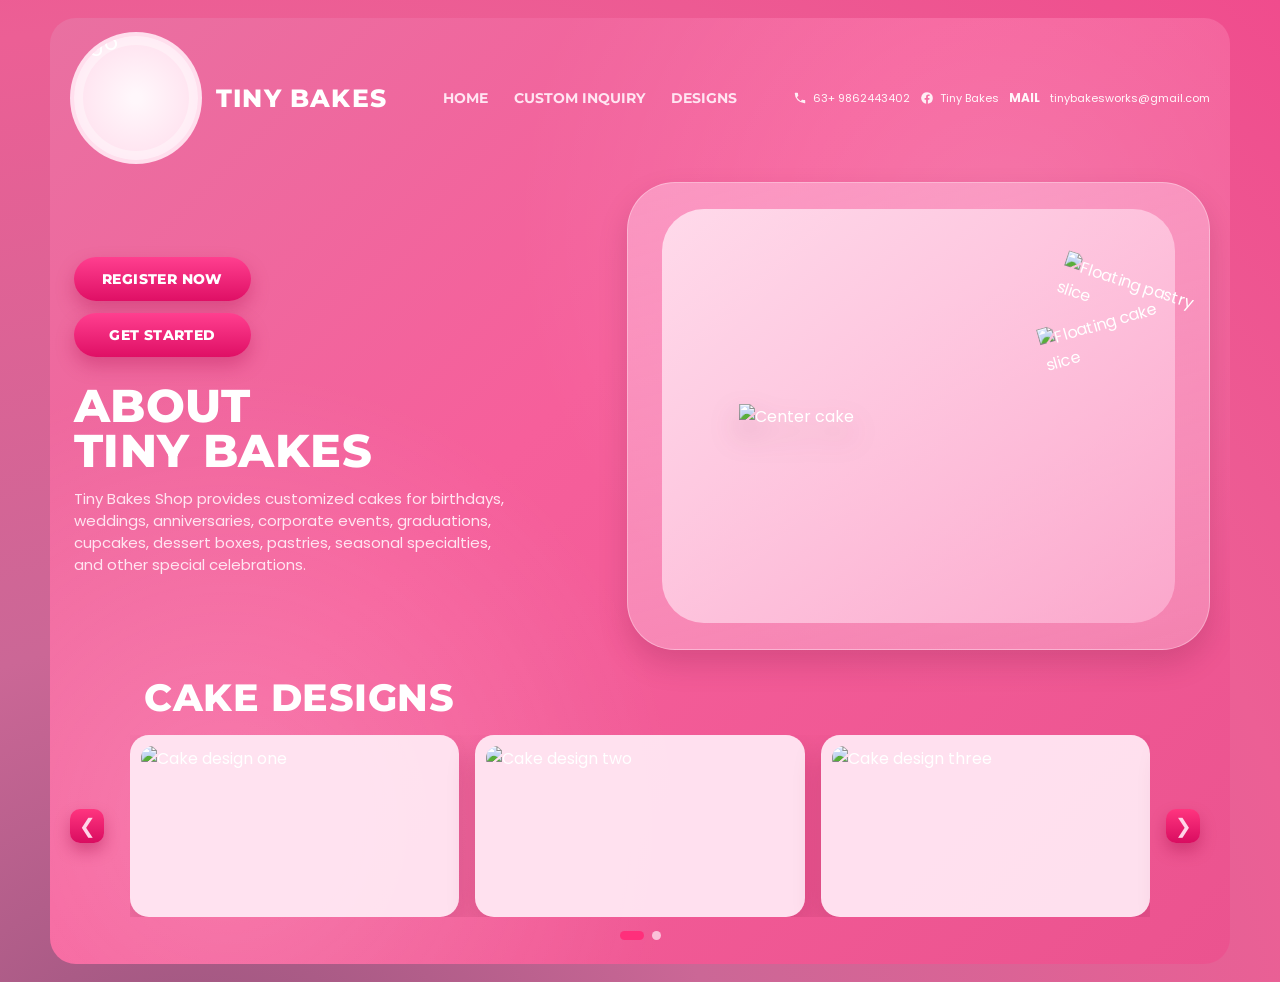
==== index.html @ ae072017 "Add files via upload" ====
<!doctype html>
<html lang="en">
  <head>
    <meta charset="UTF-8" />
    <meta name="viewport" content="width=device-width, initial-scale=1.0" />
    <title>Tiny Bakes UI</title>
    <link rel="preconnect" href="https://fonts.googleapis.com" />
    <link rel="preconnect" href="https://fonts.gstatic.com" crossorigin />
    <link
      href="https://fonts.googleapis.com/css2?family=Montserrat:wght@400;500;600;700;800&family=Poppins:wght@400;500;600;700&display=swap"
      rel="stylesheet"
    />
    <link rel="stylesheet" href="style.css" />
  </head>
  <body>
    <main class="page">
      <header class="topbar">
        <div class="brand-wrap">
          <div class="logo-circle">
            <img src="assets/logo-clean.png" alt="Tiny Bakes logo" />
          </div>
          <div class="brand-text-wrap">
            <div class="brand-text">TINY BAKES</div>
          </div>
        </div>

        <nav class="menu">
          <a href="#">HOME</a>
          <a href="#">CUSTOM INQUIRY</a>
          <a href="#">DESIGNS</a>
        </nav>

        <div class="contact-mini">
          <span class="contact-item">
            <svg class="contact-icon" viewBox="0 0 24 24" aria-hidden="true">
              <path
                d="M6.62 10.79a15.54 15.54 0 0 0 6.59 6.59l2.2-2.2a1 1 0 0 1 1-.24 11.3 11.3 0 0 0 3.55.57 1 1 0 0 1 1 1V20a1 1 0 0 1-1 1A17 17 0 0 1 3 4a1 1 0 0 1 1-1h3.49a1 1 0 0 1 1 1 11.3 11.3 0 0 0 .57 3.55 1 1 0 0 1-.24 1z"
              />
            </svg>
            63+ 9862443402
          </span>
          <span class="contact-item">
            <svg class="contact-icon" viewBox="0 0 24 24" aria-hidden="true">
              <path
                d="M22 12a10 10 0 1 0-11.56 9.88v-6.99H7.9V12h2.54V9.8c0-2.5 1.49-3.88 3.77-3.88 1.09 0 2.23.2 2.23.2v2.46h-1.26c-1.24 0-1.63.77-1.63 1.56V12h2.78l-.44 2.89h-2.34v6.99A10 10 0 0 0 22 12z"
              />
            </svg>
            Tiny Bakes
          </span>
          <span class="contact-item">
            <b>MAIL</b> tinybakesworks@gmail.com
          </span>
        </div>
      </header>

      <section class="hero">
        <aside class="left-panel">
          <div class="cta-buttons">
            <button class="pill-btn">REGISTER NOW</button>
            <button class="pill-btn">GET STARTED</button>
          </div>

          <h1>ABOUT<br />TINY BAKES</h1>
          <p>
            Tiny Bakes Shop provides customized cakes for birthdays, weddings,
            anniversaries, corporate events, graduations, cupcakes, dessert
            boxes, pastries, seasonal specialties, and other special
            celebrations.
          </p>
        </aside>

        <div class="cake-stage">
          <div class="stage-inner">
            <img
              src="assets/main-cake.png"
              alt="Center cake"
            />
          </div>
        </div>

        <img
          class="floating-cake floating-cake-top"
          src="assets/cake1.png"
          alt="Floating cake slice"
        />
        <img
          class="floating-cake floating-cake-bottom"
          src="assets/cake4.png"
          alt="Floating pastry slice"
        />
      </section>

      <section class="designs">
        <h2>CAKE DESIGNS</h2>
        <div class="design-row">
          <button class="arrow-btn js-prev" aria-label="Previous">&#10094;</button>

          <div class="design-viewport">
            <div class="design-track">
              <article class="card">
                <img
                  src="assets/cake1.png"
                  alt="Cake design one"
                />
              </article>
              <article class="card">
                <img
                  src="assets/cake2.png"
                  alt="Cake design two"
                />
              </article>
              <article class="card">
                <img
                  src="assets/cake3.png"
                  alt="Cake design three"
                />
              </article>
              <article class="card">
                <img
                  src="assets/cake4.png"
                  alt="Cake design four"
                />
              </article>
            </div>
          </div>

          <button class="arrow-btn js-next" aria-label="Next">&#10095;</button>
        </div>

        <div class="dots" aria-hidden="true">
          <span class="dot active"></span>
          <span class="dot"></span>
        </div>
      </section>
    </main>
    <script src="script.js"></script>
  </body>
</html>
---- style.css ----
:root {
  --pink-1: #f45c95;
  --pink-2: #ef4b8f;
  --pink-3: #ff8fbc;
  --white: #ffffff;
  --text-soft: #ffe5f2;
  --shadow: 0 14px 28px rgba(123, 23, 66, 0.22);
}

* {
  box-sizing: border-box;
  margin: 0;
  padding: 0;
}

body {
  min-height: 100vh;
  font-family: "Poppins", sans-serif;
  color: var(--white);
  background: radial-gradient(circle at 15% 120%, #91527a 0%, #cb6796 34%, #ec5f95 72%, #f04c8d 100%);
}

.page {
  position: relative;
  width: min(1280px, 96vw);
  min-height: 94vh;
  margin: 18px auto;
  padding: 16px 28px 28px;
  border-radius: 26px;
  background: linear-gradient(135deg, #e970a1 0%, #f65f9b 42%, #eb538f 100%);
  overflow: hidden;
}

.page::before {
  content: "";
  position: absolute;
  inset: 0;
  background: radial-gradient(circle at 15% 85%, rgba(255, 255, 255, 0.18), transparent 35%),
    radial-gradient(circle at 80% 22%, rgba(255, 255, 255, 0.15), transparent 40%);
  pointer-events: none;
}

.page::after {
  content: "";
  position: absolute;
  inset: 0;
  background-image: url("assets/cake1.png"), url("assets/cake2.png"), url("assets/cake3.png"), url("assets/cake4.png"),
    url("assets/cake2.png"), url("assets/cake3.png"), url("assets/cake1.png"), url("assets/cake4.png"),
    url("assets/cake2.png"), url("assets/cake3.png");
  background-repeat: no-repeat;
  background-size: 240px, 260px, 230px, 248px, 188px, 178px, 168px, 162px, 154px, 146px;
  background-position: 8% 28%, 92% 34%, 14% 86%, 86% 84%, 52% 16%, 49% 92%, 26% 12%, 74% 12%, 24% 58%, 77% 60%;
  opacity: 0.18;
  filter: saturate(0.9);
  pointer-events: none;
  z-index: 0;
  animation: bgDrift 18s ease-in-out infinite alternate;
}

.topbar {
  position: relative;
  z-index: 3;
  display: grid;
  grid-template-columns: auto 1fr auto;
  align-items: center;
  gap: 20px;
  animation: fadeDown 0.8s ease-out;
}

.brand-wrap {
  display: flex;
  align-items: center;
  gap: 14px;
}

.logo-circle {
  width: 155px;
  height: 155px;
  border-radius: 999px;
  border: 4px solid rgba(255, 223, 238, 0.85);
  display: grid;
  place-items: center;
  background: radial-gradient(circle, #fff7fb 6%, #ffd9ea 100%);
  box-shadow: inset 0 0 0 9px rgba(255, 255, 255, 0.36);
  flex-shrink: 0;
  overflow: hidden;
}

.logo-circle img {
  width: 108%;
  height: 108%;
  object-fit: cover;
  border-radius: 50%;
  transform: translateY(-38px);
}

.brand-text-wrap {
  display: flex;
  flex-direction: column;
  gap: 2px;
}

.brand-text {
  font-family: "Montserrat", sans-serif;
  font-size: 28px;
  font-weight: 800;
  letter-spacing: 1.2px;
}

.menu {
  display: flex;
  justify-content: center;
  gap: 26px;
  font-family: "Montserrat", sans-serif;
  font-size: 14px;
  font-weight: 700;
  margin-left: 0;
}

.menu a {
  position: relative;
  color: var(--text-soft);
  text-decoration: none;
  transition: color 0.25s ease;
}

.menu a::after {
  content: "";
  position: absolute;
  left: 0;
  bottom: -4px;
  width: 100%;
  height: 2px;
  background: rgba(255, 244, 250, 0.9);
  transform: scaleX(0);
  transform-origin: left;
  transition: transform 0.25s ease;
}

.menu a:hover {
  color: #ffffff;
}

.menu a:hover::after {
  transform: scaleX(1);
}

.contact-mini {
  display: flex;
  gap: 14px;
  justify-self: end;
  font-size: 12px;
  color: #fff6fa;
  white-space: nowrap;
}

.contact-item {
  display: inline-flex;
  align-items: center;
  gap: 6px;
}

.contact-icon {
  width: 14px;
  height: 14px;
  fill: #fff6fa;
  opacity: 0.95;
}

.contact-mini b {
  font-size: 12px;
  margin-right: 4px;
}

.hero {
  position: relative;
  z-index: 2;
  margin-top: 18px;
  display: grid;
  grid-template-columns: 0.95fr 1.05fr;
  gap: 30px;
  align-items: center;
  animation: fadeUp 0.9s ease-out;
}

.left-panel {
  max-width: 430px;
  margin-left: 4px;
}

.cta-buttons {
  display: flex;
  flex-direction: column;
  gap: 12px;
  width: fit-content;
  margin-bottom: 26px;
}

.pill-btn {
  border: 0;
  border-radius: 999px;
  padding: 13px 28px;
  color: var(--white);
  font-family: "Montserrat", sans-serif;
  font-weight: 800;
  font-size: 14px;
  letter-spacing: 0.4px;
  background: linear-gradient(180deg, #ff3f8f 0%, #df0f65 100%);
  box-shadow: 0 9px 18px rgba(178, 21, 84, 0.35);
  animation: softPulse 2.8s ease-in-out infinite;
}

.left-panel h1 {
  font-family: "Montserrat", sans-serif;
  font-size: clamp(40px, 4vw, 56px);
  line-height: 0.98;
  font-weight: 800;
  letter-spacing: 0.4px;
}

.left-panel p {
  margin-top: 15px;
  max-width: 430px;
  color: #ffe5f1;
  font-size: 15px;
  line-height: 1.45;
}

.cake-stage {
  width: min(650px, 100%);
  aspect-ratio: 1.07 / 0.86;
  border-radius: 60px;
  padding: 26px 34px;
  margin: 0 auto;
  background: linear-gradient(165deg, rgba(255, 184, 217, 0.58), rgba(255, 214, 233, 0.34));
  border: 1px solid rgba(255, 255, 255, 0.32);
  box-shadow: var(--shadow);
}

.stage-inner {
  width: 100%;
  height: 100%;
  border-radius: 42px;
  background: linear-gradient(135deg, rgba(255, 222, 237, 0.94), rgba(255, 188, 219, 0.62));
  display: grid;
  place-items: center;
  overflow: hidden;
}

.stage-inner img {
  width: 70%;
  max-width: 430px;
  height: auto;
  object-fit: contain;
  filter: drop-shadow(0 14px 14px rgba(110, 29, 65, 0.25));
  animation: heroFloat 3.8s ease-in-out infinite;
}

.floating-cake {
  position: absolute;
  z-index: 3;
  width: 145px;
  height: 145px;
  border-radius: 0;
  object-fit: contain;
  box-shadow: none;
}

.floating-cake-top {
  top: 125px;
  right: 12px;
  transform: rotate(-16deg);
  animation: floatTiltTop 4.2s ease-in-out infinite;
}

.floating-cake-bottom {
  right: 22px;
  bottom: 236px;
  transform: rotate(18deg);
  animation: floatTiltBottom 4.7s ease-in-out infinite;
}

.designs {
  position: relative;
  z-index: 3;
  margin-top: 24px;
}

.designs h2 {
  margin-left: 92px;
  font-family: "Montserrat", sans-serif;
  font-size: 44px;
  letter-spacing: 0.5px;
  font-weight: 800;
}

.design-row {
  margin-top: 14px;
  display: grid;
  grid-template-columns: 44px 1fr 44px;
  align-items: center;
  gap: 16px;
}

.design-viewport {
  overflow: hidden;
}

.design-track {
  display: flex;
  gap: 16px;
  transition: transform 0.4s ease;
  will-change: transform;
}

.arrow-btn {
  width: 34px;
  height: 34px;
  border: 0;
  border-radius: 10px;
  color: #ffd5e8;
  background: linear-gradient(180deg, #ff357f, #d90c60);
  font-size: 20px;
  cursor: pointer;
  box-shadow: 0 8px 15px rgba(170, 14, 74, 0.4);
  transition: transform 0.25s ease, box-shadow 0.25s ease;
}

.arrow-btn:hover {
  transform: translateY(-2px) scale(1.05);
  box-shadow: 0 12px 20px rgba(170, 14, 74, 0.45);
}

.card {
  flex: 0 0 calc((100% - 32px) / 3);
  border-radius: 19px;
  padding: 11px;
  background: rgba(255, 232, 244, 0.95);
  box-shadow: var(--shadow);
  min-height: 182px;
  transition: transform 0.35s ease, box-shadow 0.35s ease;
}

.card:hover {
  transform: translateY(-6px) scale(1.015);
  box-shadow: 0 18px 28px rgba(123, 23, 66, 0.28);
}

.card img {
  width: 100%;
  height: 150px;
  border-radius: 12px;
  object-fit: contain;
}

@media (max-width: 1366px) {
  .page {
    width: min(1180px, 96vw);
    min-height: auto;
    padding: 14px 20px 24px;
  }

  .logo-circle {
    width: 132px;
    height: 132px;
    font-size: 22px;
  }

  .brand-text {
    font-size: 25px;
  }

  .contact-mini {
    font-size: 11px;
    gap: 10px;
  }

  .left-panel h1 {
    font-size: clamp(36px, 3.6vw, 50px);
  }

  .cake-stage {
    width: min(600px, 100%);
    border-radius: 48px;
  }

  .designs h2 {
    font-size: 38px;
    margin-left: 74px;
  }

  .page::after {
    background-size: 188px, 202px, 176px, 190px, 142px, 136px, 128px, 124px, 116px, 110px;
    background-position: 6% 30%, 94% 36%, 10% 88%, 88% 86%, 52% 17%, 48% 93%, 22% 13%, 78% 13%, 21% 58%, 80% 60%;
  }
}

.dots {
  margin-top: 14px;
  display: flex;
  gap: 8px;
  justify-content: center;
}

.dot {
  width: 9px;
  height: 9px;
  border-radius: 999px;
  background: rgba(255, 237, 247, 0.7);
}

.dot.active {
  width: 24px;
  border-radius: 999px;
  background: #ff2f7b;
  animation: dotPulse 1.4s ease-in-out infinite;
}

@keyframes fadeDown {
  from {
    opacity: 0;
    transform: translateY(-14px);
  }
  to {
    opacity: 1;
    transform: translateY(0);
  }
}

@keyframes fadeUp {
  from {
    opacity: 0;
    transform: translateY(18px);
  }
  to {
    opacity: 1;
    transform: translateY(0);
  }
}

@keyframes heroFloat {
  0%,
  100% {
    transform: translateY(0);
  }
  50% {
    transform: translateY(-8px);
  }
}

@keyframes floatTiltTop {
  0%,
  100% {
    transform: rotate(-16deg) translateY(0);
  }
  50% {
    transform: rotate(-12deg) translateY(-8px);
  }
}

@keyframes floatTiltBottom {
  0%,
  100% {
    transform: rotate(18deg) translateY(0);
  }
  50% {
    transform: rotate(22deg) translateY(-7px);
  }
}

@keyframes softPulse {
  0%,
  100% {
    box-shadow: 0 9px 18px rgba(178, 21, 84, 0.35);
  }
  50% {
    box-shadow: 0 12px 22px rgba(178, 21, 84, 0.5);
  }
}

@keyframes dotPulse {
  0%,
  100% {
    transform: scaleX(1);
  }
  50% {
    transform: scaleX(1.08);
  }
}

@keyframes bgDrift {
  0% {
    transform: translateY(0) scale(1);
  }
  50% {
    transform: translateY(-10px) scale(1.01);
  }
  100% {
    transform: translateY(8px) scale(1);
  }
}

@media (max-width: 1100px) {
  .page::after {
    opacity: 0.12;
    background-size: 146px, 158px, 138px, 150px, 108px, 102px, 86px, 82px, 76px, 72px;
    background-position: 4% 24%, 96% 32%, 5% 92%, 95% 88%, 52% 14%, 50% 95%, 20% 10%, 82% 11%, 20% 58%, 83% 60%;
  }

  .topbar {
    grid-template-columns: 1fr;
    justify-items: center;
    text-align: center;
    gap: 14px;
  }

  .hero {
    grid-template-columns: 1fr;
    gap: 22px;
  }

  .left-panel {
    max-width: 100%;
    text-align: center;
    margin-left: 0;
  }

  .cta-buttons {
    margin-inline: auto;
  }

  .left-panel p {
    margin-inline: auto;
    max-width: 650px;
    font-size: 22px;
  }

  .floating-cake {
    display: none;
  }

  .designs h2 {
    margin-left: 0;
    text-align: center;
  }

  .card {
    flex-basis: calc((100% - 16px) / 2);
  }
}

@media (max-width: 760px) {
  .design-row {
    grid-template-columns: 1fr;
  }

  .arrow-btn {
    display: none;
  }

  .card {
    flex-basis: 100%;
  }

  .contact-mini {
    flex-direction: column;
    align-items: center;
    gap: 4px;
    white-space: normal;
  }

  .menu {
    flex-wrap: wrap;
    gap: 12px 20px;
  }
}
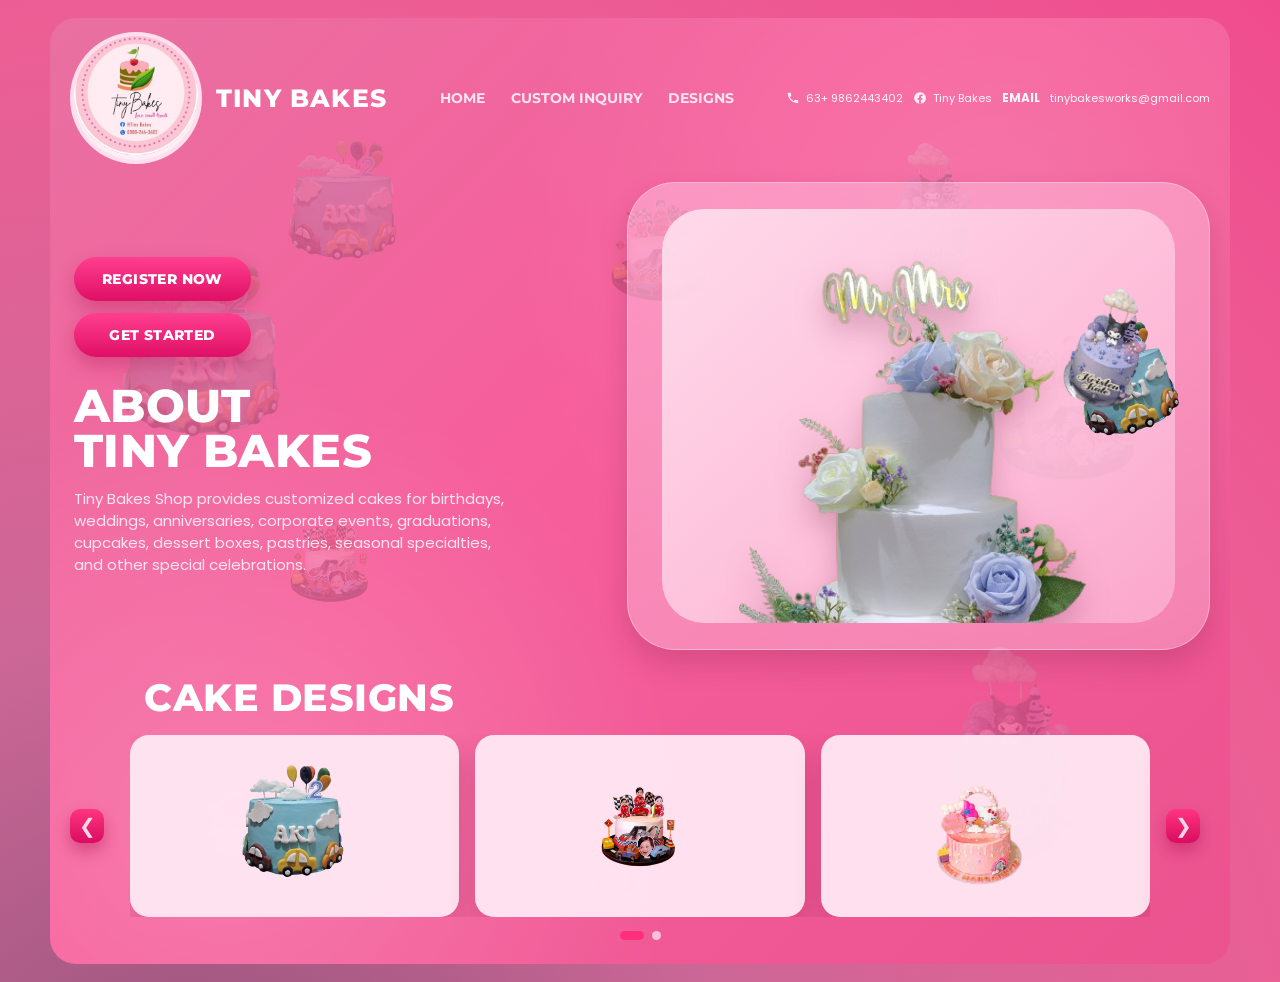
==== commit f038e263: "index.html" ====
--- a/index.html
+++ b/index.html
@@ -48,7 +48,7 @@
             Tiny Bakes
           </span>
           <span class="contact-item">
-            <b>MAIL</b> tinybakesworks@gmail.com
+            <b>EMAIL</b> tinybakesworks@gmail.com
           </span>
         </div>
       </header>
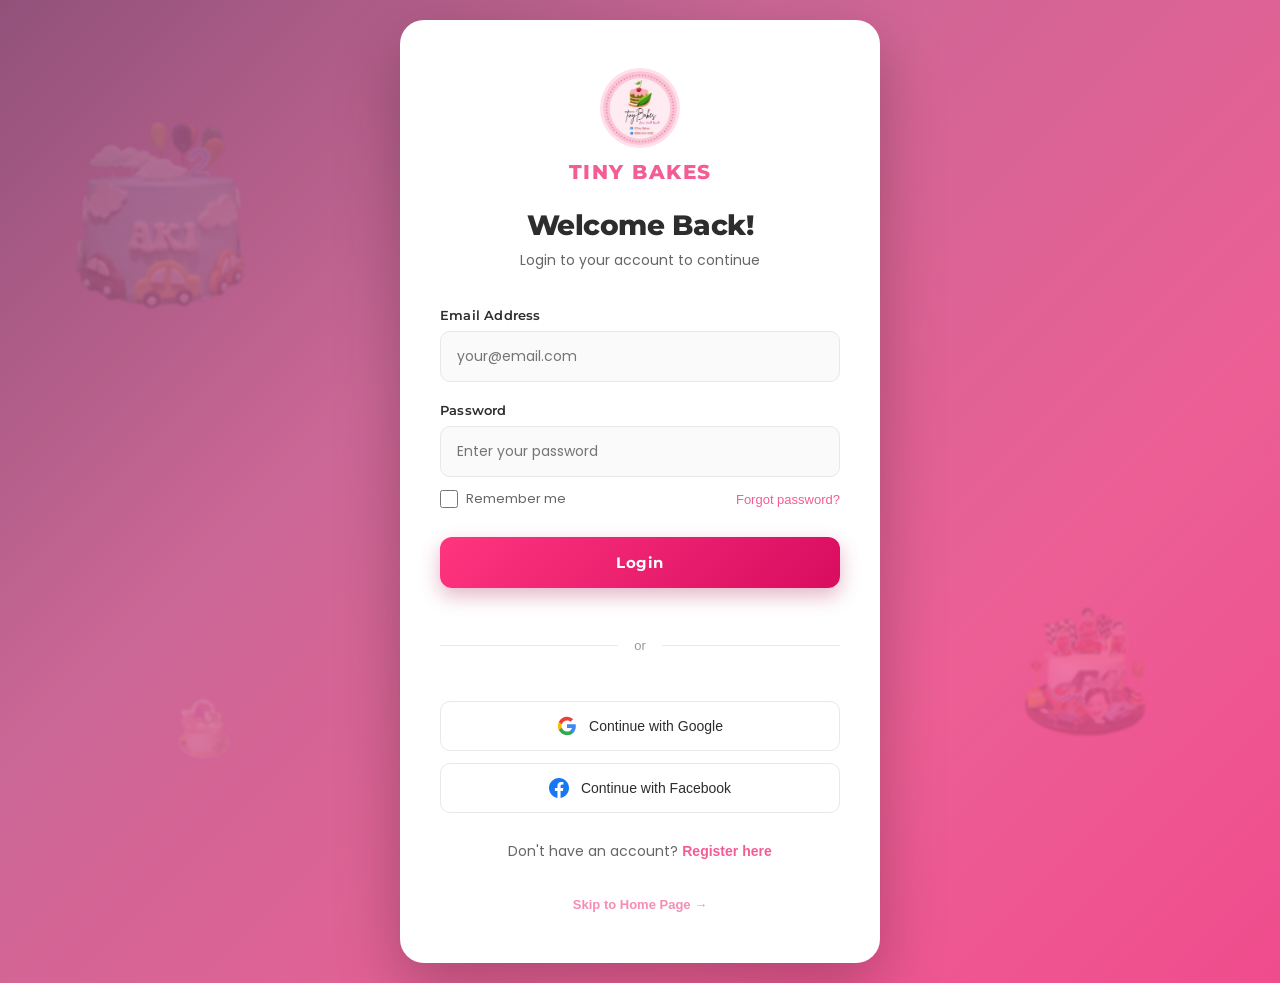
==== commit 6b5d435b: "Add files via upload" ====
--- a/index.html
+++ b/index.html
@@ -1,138 +1,107 @@
-<!doctype html>
-<html lang="en">
-  <head>
-    <meta charset="UTF-8" />
-    <meta name="viewport" content="width=device-width, initial-scale=1.0" />
-    <title>Tiny Bakes UI</title>
-    <link rel="preconnect" href="https://fonts.googleapis.com" />
-    <link rel="preconnect" href="https://fonts.gstatic.com" crossorigin />
-    <link
-      href="https://fonts.googleapis.com/css2?family=Montserrat:wght@400;500;600;700;800&family=Poppins:wght@400;500;600;700&display=swap"
-      rel="stylesheet"
-    />
-    <link rel="stylesheet" href="style.css" />
-  </head>
-  <body>
-    <main class="page">
-      <header class="topbar">
-        <div class="brand-wrap">
-          <div class="logo-circle">
-            <img src="assets/logo-clean.png" alt="Tiny Bakes logo" />
-          </div>
-          <div class="brand-text-wrap">
-            <div class="brand-text">TINY BAKES</div>
-          </div>
-        </div>
-
-        <nav class="menu">
-          <a href="#">HOME</a>
-          <a href="#">CUSTOM INQUIRY</a>
-          <a href="#">DESIGNS</a>
-        </nav>
-
-        <div class="contact-mini">
-          <span class="contact-item">
-            <svg class="contact-icon" viewBox="0 0 24 24" aria-hidden="true">
-              <path
-                d="M6.62 10.79a15.54 15.54 0 0 0 6.59 6.59l2.2-2.2a1 1 0 0 1 1-.24 11.3 11.3 0 0 0 3.55.57 1 1 0 0 1 1 1V20a1 1 0 0 1-1 1A17 17 0 0 1 3 4a1 1 0 0 1 1-1h3.49a1 1 0 0 1 1 1 11.3 11.3 0 0 0 .57 3.55 1 1 0 0 1-.24 1z"
-              />
-            </svg>
-            63+ 9862443402
-          </span>
-          <span class="contact-item">
-            <svg class="contact-icon" viewBox="0 0 24 24" aria-hidden="true">
-              <path
-                d="M22 12a10 10 0 1 0-11.56 9.88v-6.99H7.9V12h2.54V9.8c0-2.5 1.49-3.88 3.77-3.88 1.09 0 2.23.2 2.23.2v2.46h-1.26c-1.24 0-1.63.77-1.63 1.56V12h2.78l-.44 2.89h-2.34v6.99A10 10 0 0 0 22 12z"
-              />
-            </svg>
-            Tiny Bakes
-          </span>
-          <span class="contact-item">
-            <b>EMAIL</b> tinybakesworks@gmail.com
-          </span>
-        </div>
-      </header>
-
-      <section class="hero">
-        <aside class="left-panel">
-          <div class="cta-buttons">
-            <button class="pill-btn">REGISTER NOW</button>
-            <button class="pill-btn">GET STARTED</button>
-          </div>
-
-          <h1>ABOUT<br />TINY BAKES</h1>
-          <p>
-            Tiny Bakes Shop provides customized cakes for birthdays, weddings,
-            anniversaries, corporate events, graduations, cupcakes, dessert
-            boxes, pastries, seasonal specialties, and other special
-            celebrations.
-          </p>
-        </aside>
-
-        <div class="cake-stage">
-          <div class="stage-inner">
-            <img
-              src="assets/main-cake.png"
-              alt="Center cake"
-            />
-          </div>
-        </div>
-
-        <img
-          class="floating-cake floating-cake-top"
-          src="assets/cake1.png"
-          alt="Floating cake slice"
-        />
-        <img
-          class="floating-cake floating-cake-bottom"
-          src="assets/cake4.png"
-          alt="Floating pastry slice"
-        />
-      </section>
-
-      <section class="designs">
-        <h2>CAKE DESIGNS</h2>
-        <div class="design-row">
-          <button class="arrow-btn js-prev" aria-label="Previous">&#10094;</button>
-
-          <div class="design-viewport">
-            <div class="design-track">
-              <article class="card">
-                <img
-                  src="assets/cake1.png"
-                  alt="Cake design one"
-                />
-              </article>
-              <article class="card">
-                <img
-                  src="assets/cake2.png"
-                  alt="Cake design two"
-                />
-              </article>
-              <article class="card">
-                <img
-                  src="assets/cake3.png"
-                  alt="Cake design three"
-                />
-              </article>
-              <article class="card">
-                <img
-                  src="assets/cake4.png"
-                  alt="Cake design four"
-                />
-              </article>
-            </div>
-          </div>
-
-          <button class="arrow-btn js-next" aria-label="Next">&#10095;</button>
-        </div>
-
-        <div class="dots" aria-hidden="true">
-          <span class="dot active"></span>
-          <span class="dot"></span>
-        </div>
-      </section>
-    </main>
-    <script src="script.js"></script>
-  </body>
-</html>
+<!doctype html>
+<html lang="en">
+  <head>
+    <meta charset="UTF-8" />
+    <meta name="viewport" content="width=device-width, initial-scale=1.0" />
+    <title>Login - Tiny Bakes</title>
+    <link rel="preconnect" href="https://fonts.googleapis.com" />
+    <link rel="preconnect" href="https://fonts.gstatic.com" crossorigin />
+    <link
+      href="https://fonts.googleapis.com/css2?family=Montserrat:wght@400;500;600;700;800&family=Poppins:wght@400;500;600;700&display=swap"
+      rel="stylesheet"
+    />
+    <link rel="stylesheet" href="auth.css" />
+  </head>
+  <body>
+    <div class="auth-container">
+      <div class="auth-card">
+        <div class="auth-header">
+          <div class="logo-section">
+            <div class="logo-circle-small">
+              <img src="assets/logo-clean.png" alt="Tiny Bakes logo" />
+            </div>
+            <h1>TINY BAKES</h1>
+          </div>
+          <h2>Welcome Back!</h2>
+          <p class="auth-subtitle">Login to your account to continue</p>
+        </div>
+
+        <form class="auth-form" id="loginForm">
+          <div class="form-group">
+            <label for="email">Email Address</label>
+            <input
+              type="email"
+              id="email"
+              placeholder="your@email.com"
+              required
+            />
+          </div>
+
+          <div class="form-group">
+            <label for="password">Password</label>
+            <input
+              type="password"
+              id="password"
+              placeholder="Enter your password"
+              required
+            />
+          </div>
+
+          <div class="form-options">
+            <label class="checkbox-label">
+              <input type="checkbox" id="remember" />
+              <span>Remember me</span>
+            </label>
+            <a href="#" class="forgot-link">Forgot password?</a>
+          </div>
+
+          <button type="submit" class="auth-btn">Login</button>
+
+          <div class="auth-divider">
+            <span>or</span>
+          </div>
+
+          <div class="social-login">
+            <button type="button" class="social-btn google-btn">
+              <svg width="20" height="20" viewBox="0 0 24 24">
+                <path fill="#4285F4" d="M22.56 12.25c0-.78-.07-1.53-.2-2.25H12v4.26h5.92c-.26 1.37-1.04 2.53-2.21 3.31v2.77h3.57c2.08-1.92 3.28-4.74 3.28-8.09z"/>
+                <path fill="#34A853" d="M12 23c2.97 0 5.46-.98 7.28-2.66l-3.57-2.77c-.98.66-2.23 1.06-3.71 1.06-2.86 0-5.29-1.93-6.16-4.53H2.18v2.84C3.99 20.53 7.7 23 12 23z"/>
+                <path fill="#FBBC05" d="M5.84 14.09c-.22-.66-.35-1.36-.35-2.09s.13-1.43.35-2.09V7.07H2.18C1.43 8.55 1 10.22 1 12s.43 3.45 1.18 4.93l2.85-2.22.81-.62z"/>
+                <path fill="#EA4335" d="M12 5.38c1.62 0 3.06.56 4.21 1.64l3.15-3.15C17.45 2.09 14.97 1 12 1 7.7 1 3.99 3.47 2.18 7.07l3.66 2.84c.87-2.6 3.3-4.53 6.16-4.53z"/>
+              </svg>
+              Continue with Google
+            </button>
+            <button type="button" class="social-btn facebook-btn">
+              <svg width="20" height="20" viewBox="0 0 24 24" fill="#1877F2">
+                <path d="M24 12.073c0-6.627-5.373-12-12-12s-12 5.373-12 12c0 5.99 4.388 10.954 10.125 11.854v-8.385H7.078v-3.47h3.047V9.43c0-3.007 1.792-4.669 4.533-4.669 1.312 0 2.686.235 2.686.235v2.953H15.83c-1.491 0-1.956.925-1.956 1.874v2.25h3.328l-.532 3.47h-2.796v8.385C19.612 23.027 24 18.062 24 12.073z"/>
+              </svg>
+              Continue with Facebook
+            </button>
+          </div>
+
+          <p class="auth-switch">
+            Don't have an account? <a href="register.html">Register here</a>
+          </p>
+          
+          <p class="auth-switch" style="margin-top: 12px;">
+            <a href="home.html" style="font-size: 13px; opacity: 0.7;">Skip to Home Page →</a>
+          </p>
+        </form>
+      </div>
+
+      <div class="auth-decoration">
+        <img src="assets/cake1.png" alt="Cake decoration" class="deco-cake deco-1" />
+        <img src="assets/cake2.png" alt="Cake decoration" class="deco-cake deco-2" />
+        <img src="assets/cake3.png" alt="Cake decoration" class="deco-cake deco-3" />
+      </div>
+    </div>
+
+    <script>
+      document.getElementById('loginForm').addEventListener('submit', (e) => {
+        e.preventDefault();
+        alert('Login successful! Redirecting to home page...');
+        window.location.href = 'home.html';
+      });
+    </script>
+  </body>
+</html>
--- a/auth.css
+++ b/auth.css
@@ -0,0 +1,373 @@
+:root {
+  --pink-1: #f45c95;
+  --pink-2: #ef4b8f;
+  --pink-3: #ff8fbc;
+  --white: #ffffff;
+}
+
+* {
+  box-sizing: border-box;
+  margin: 0;
+  padding: 0;
+}
+
+html {
+  scroll-behavior: smooth;
+}
+
+body {
+  min-height: 100vh;
+  font-family: "Poppins", sans-serif;
+  background: linear-gradient(135deg, #91527a 0%, #cb6796 34%, #ec5f95 72%, #f04c8d 100%);
+  display: flex;
+  align-items: center;
+  justify-content: center;
+  padding: 20px;
+  -webkit-font-smoothing: antialiased;
+  -moz-osx-font-smoothing: grayscale;
+  position: relative;
+  overflow: hidden;
+}
+
+.auth-container {
+  position: relative;
+  width: 100%;
+  max-width: 480px;
+  z-index: 10;
+}
+
+.auth-card {
+  background: white;
+  border-radius: 24px;
+  padding: 48px 40px;
+  box-shadow: 0 24px 64px rgba(0, 0, 0, 0.25);
+  animation: slideUp 0.6s ease-out;
+}
+
+@keyframes slideUp {
+  from {
+    opacity: 0;
+    transform: translateY(30px);
+  }
+  to {
+    opacity: 1;
+    transform: translateY(0);
+  }
+}
+
+.auth-header {
+  text-align: center;
+  margin-bottom: 36px;
+}
+
+.logo-section {
+  display: flex;
+  flex-direction: column;
+  align-items: center;
+  gap: 12px;
+  margin-bottom: 24px;
+}
+
+.logo-circle-small {
+  width: 80px;
+  height: 80px;
+  border-radius: 50%;
+  border: 3px solid rgba(255, 223, 238, 0.85);
+  display: grid;
+  place-items: center;
+  background: radial-gradient(circle, #fff7fb 6%, #ffd9ea 100%);
+  box-shadow: inset 0 0 0 6px rgba(255, 255, 255, 0.36);
+  overflow: hidden;
+}
+
+.logo-circle-small img {
+  width: 110%;
+  height: 110%;
+  object-fit: cover;
+  transform: translateY(-20px);
+}
+
+.logo-section h1 {
+  font-family: "Montserrat", sans-serif;
+  font-size: 20px;
+  font-weight: 800;
+  letter-spacing: 1.5px;
+  color: var(--pink-1);
+}
+
+.auth-header h2 {
+  font-family: "Montserrat", sans-serif;
+  font-size: 28px;
+  font-weight: 800;
+  color: #2d2d2d;
+  margin-bottom: 8px;
+  letter-spacing: -0.5px;
+}
+
+.auth-subtitle {
+  font-size: 14px;
+  color: #666;
+  line-height: 1.5;
+}
+
+.auth-form {
+  display: flex;
+  flex-direction: column;
+  gap: 20px;
+}
+
+.form-group {
+  display: flex;
+  flex-direction: column;
+  gap: 8px;
+}
+
+.form-group label {
+  font-family: "Montserrat", sans-serif;
+  font-size: 13px;
+  font-weight: 600;
+  color: #2d2d2d;
+  letter-spacing: 0.2px;
+}
+
+.form-group input {
+  padding: 14px 16px;
+  border: 1.5px solid #e8e8e8;
+  border-radius: 10px;
+  font-family: "Poppins", sans-serif;
+  font-size: 14px;
+  transition: all 0.3s ease;
+  background: #fafafa;
+}
+
+.form-group input:focus {
+  outline: none;
+  border-color: var(--pink-1);
+  background: white;
+  box-shadow: 0 0 0 3px rgba(244, 92, 149, 0.1);
+}
+
+.form-options {
+  display: flex;
+  justify-content: space-between;
+  align-items: center;
+  margin-top: -8px;
+}
+
+.checkbox-label {
+  display: flex;
+  align-items: center;
+  gap: 8px;
+  font-size: 13px;
+  color: #666;
+  cursor: pointer;
+}
+
+.checkbox-label input[type="checkbox"] {
+  width: 18px;
+  height: 18px;
+  cursor: pointer;
+  accent-color: var(--pink-1);
+}
+
+.checkbox-label a {
+  color: var(--pink-1);
+  text-decoration: none;
+  font-weight: 500;
+}
+
+.checkbox-label a:hover {
+  text-decoration: underline;
+}
+
+.forgot-link {
+  font-size: 13px;
+  color: var(--pink-1);
+  text-decoration: none;
+  font-weight: 500;
+}
+
+.forgot-link:hover {
+  text-decoration: underline;
+}
+
+.auth-btn {
+  background: linear-gradient(135deg, #ff357f, #d90c60);
+  color: white;
+  border: none;
+  padding: 16px;
+  border-radius: 12px;
+  font-family: "Montserrat", sans-serif;
+  font-size: 15px;
+  font-weight: 700;
+  cursor: pointer;
+  transition: all 0.3s ease;
+  box-shadow: 0 8px 20px rgba(170, 14, 74, 0.3);
+  letter-spacing: 0.5px;
+  margin-top: 8px;
+}
+
+.auth-btn:hover {
+  transform: translateY(-2px);
+  box-shadow: 0 12px 28px rgba(170, 14, 74, 0.45);
+}
+
+.auth-btn:active {
+  transform: translateY(0);
+}
+
+.auth-divider {
+  position: relative;
+  text-align: center;
+  margin: 24px 0;
+}
+
+.auth-divider::before {
+  content: "";
+  position: absolute;
+  left: 0;
+  top: 50%;
+  width: 100%;
+  height: 1px;
+  background: #e8e8e8;
+}
+
+.auth-divider span {
+  position: relative;
+  background: white;
+  padding: 0 16px;
+  font-size: 13px;
+  color: #999;
+  font-weight: 500;
+}
+
+.social-login {
+  display: flex;
+  flex-direction: column;
+  gap: 12px;
+}
+
+.social-btn {
+  display: flex;
+  align-items: center;
+  justify-content: center;
+  gap: 12px;
+  padding: 14px;
+  border: 1.5px solid #e8e8e8;
+  border-radius: 10px;
+  background: white;
+  font-family: "Poppins", sans-serif;
+  font-size: 14px;
+  font-weight: 500;
+  color: #2d2d2d;
+  cursor: pointer;
+  transition: all 0.3s ease;
+}
+
+.social-btn:hover {
+  border-color: #d0d0d0;
+  background: #fafafa;
+  transform: translateY(-2px);
+  box-shadow: 0 4px 12px rgba(0, 0, 0, 0.08);
+}
+
+.social-btn:active {
+  transform: translateY(0);
+}
+
+.auth-switch {
+  text-align: center;
+  font-size: 14px;
+  color: #666;
+  margin-top: 8px;
+}
+
+.auth-switch a {
+  color: var(--pink-1);
+  text-decoration: none;
+  font-weight: 600;
+}
+
+.auth-switch a:hover {
+  text-decoration: underline;
+}
+
+/* Decorative cakes */
+.auth-decoration {
+  position: fixed;
+  inset: 0;
+  pointer-events: none;
+  z-index: 1;
+}
+
+.deco-cake {
+  position: absolute;
+  opacity: 0.15;
+  filter: blur(1px);
+  animation: float 6s ease-in-out infinite;
+}
+
+.deco-1 {
+  width: 200px;
+  top: 10%;
+  left: 5%;
+  animation-delay: 0s;
+}
+
+.deco-2 {
+  width: 180px;
+  top: 60%;
+  right: 8%;
+  animation-delay: 2s;
+}
+
+.deco-3 {
+  width: 160px;
+  bottom: 15%;
+  left: 10%;
+  animation-delay: 4s;
+}
+
+@keyframes float {
+  0%, 100% {
+    transform: translateY(0) rotate(0deg);
+  }
+  50% {
+    transform: translateY(-20px) rotate(5deg);
+  }
+}
+
+@media (max-width: 600px) {
+  .auth-card {
+    padding: 36px 28px;
+  }
+
+  .auth-header h2 {
+    font-size: 24px;
+  }
+
+  .logo-circle-small {
+    width: 70px;
+    height: 70px;
+  }
+
+  .logo-section h1 {
+    font-size: 18px;
+  }
+
+  .deco-cake {
+    opacity: 0.08;
+  }
+
+  .deco-1 {
+    width: 140px;
+  }
+
+  .deco-2 {
+    width: 120px;
+  }
+
+  .deco-3 {
+    width: 100px;
+  }
+}
